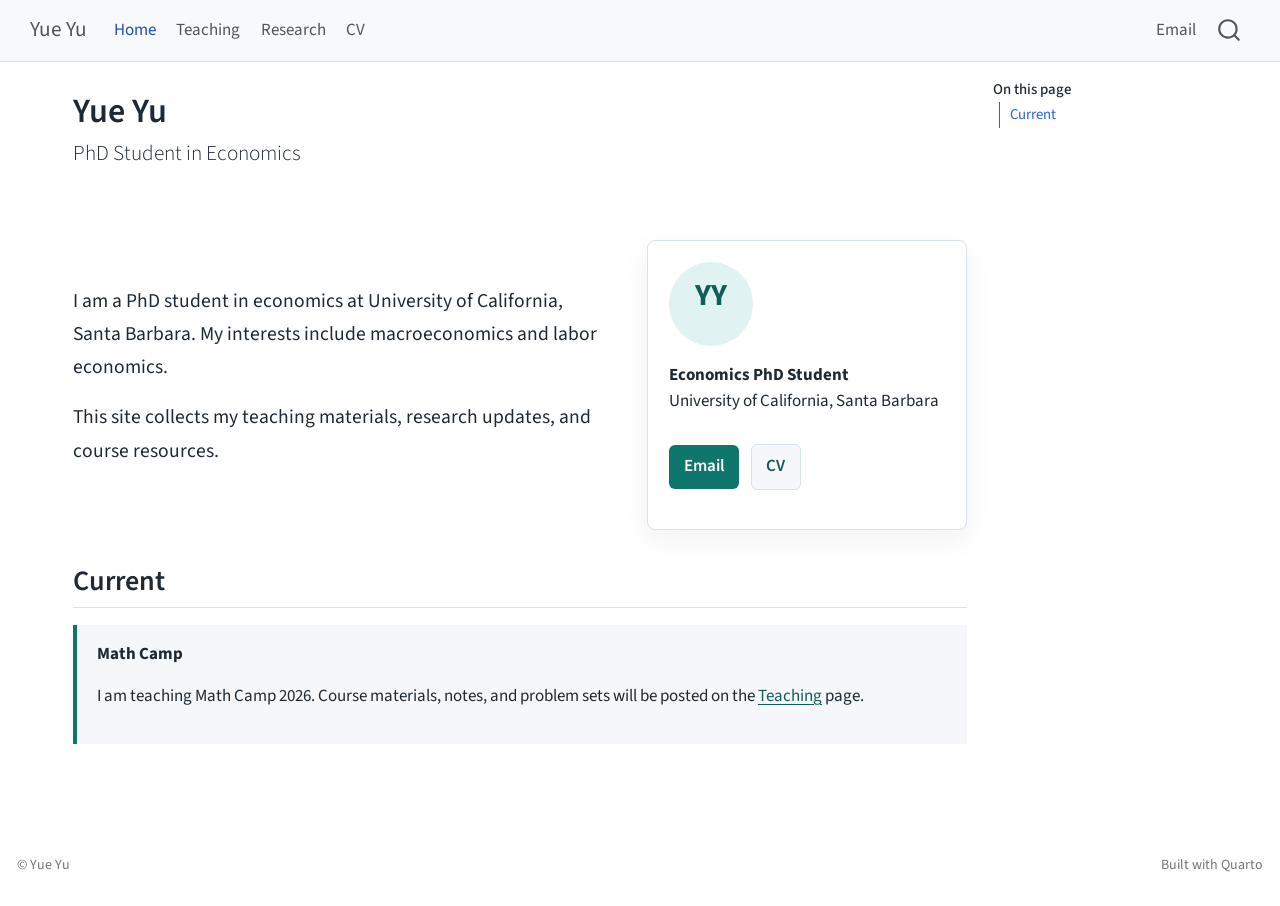
==== docs/index.html @ 1b6b4083 "Initial personal website" ====
<!DOCTYPE html>
<html xmlns="http://www.w3.org/1999/xhtml" lang="en" xml:lang="en"><head>

<meta charset="utf-8">
<meta name="generator" content="quarto-1.9.38">

<meta name="viewport" content="width=device-width, initial-scale=1.0, user-scalable=yes">


<title>Yue Yu</title>
<style>
/* Default styles provided by pandoc.
** See https://pandoc.org/MANUAL.html#variables-for-html for config info.
*/
code{white-space: pre-wrap;}
span.smallcaps{font-variant: small-caps;}
div.columns{display: flex; gap: min(4vw, 1.5em);}
div.column{flex: auto; overflow-x: auto;}
div.hanging-indent{margin-left: 1.5em; text-indent: -1.5em;}
ul.task-list{list-style: none;}
ul.task-list li input[type="checkbox"] {
  width: 0.8em;
  margin: 0 0.8em 0.2em -1em; /* quarto-specific, see https://github.com/quarto-dev/quarto-cli/issues/4556 */ 
  vertical-align: middle;
}
</style>


<script src="site_libs/quarto-nav/quarto-nav.js"></script>
<script src="site_libs/quarto-nav/headroom.min.js"></script>
<script src="site_libs/clipboard/clipboard.min.js"></script>
<script src="site_libs/quarto-search/autocomplete.umd.js"></script>
<script src="site_libs/quarto-search/fuse.min.js"></script>
<script src="site_libs/quarto-search/quarto-search.js"></script>
<meta name="quarto:offset" content="./">
<script src="site_libs/quarto-html/quarto.js" type="module"></script>
<script src="site_libs/quarto-html/tabsets/tabsets.js" type="module"></script>
<script src="site_libs/quarto-html/popper.min.js"></script>
<script src="site_libs/quarto-html/tippy.umd.min.js"></script>
<script src="site_libs/quarto-html/anchor.min.js"></script>
<link href="site_libs/quarto-html/tippy.css" rel="stylesheet">
<link href="site_libs/quarto-html/quarto-syntax-highlighting-15634bcf2e68342d4ad2dfa704d543f6.css" rel="stylesheet" id="quarto-text-highlighting-styles">
<script src="site_libs/bootstrap/bootstrap.min.js"></script>
<link href="site_libs/bootstrap/bootstrap-icons.css" rel="stylesheet">
<link href="site_libs/bootstrap/bootstrap-158031087360bce0ff56dc785ce39e06.min.css" rel="stylesheet" append-hash="true" id="quarto-bootstrap" data-mode="light">
<script id="quarto-search-options" type="application/json">{
  "location": "navbar",
  "copy-button": false,
  "collapse-after": 3,
  "panel-placement": "end",
  "type": "overlay",
  "limit": 50,
  "keyboard-shortcut": [
    "f",
    "/",
    "s"
  ],
  "show-item-context": false,
  "language": {
    "search-no-results-text": "No results",
    "search-matching-documents-text": "matching documents",
    "search-copy-link-title": "Copy link to search",
    "search-hide-matches-text": "Hide additional matches",
    "search-more-match-text": "more match in this document",
    "search-more-matches-text": "more matches in this document",
    "search-clear-button-title": "Clear",
    "search-text-placeholder": "",
    "search-detached-cancel-button-title": "Cancel",
    "search-submit-button-title": "Submit",
    "search-label": "Search"
  }
}</script>


<link rel="stylesheet" href="styles.css">
</head>

<body class="nav-fixed quarto-light">

<div id="quarto-search-results"></div>
  <header id="quarto-header" class="headroom fixed-top">
    <nav class="navbar navbar-expand-lg " data-bs-theme="dark">
      <div class="navbar-container container-fluid">
      <div class="navbar-brand-container mx-auto">
    <a class="navbar-brand" href="./index.html">
    <span class="navbar-title">Yue Yu</span>
    </a>
  </div>
            <div id="quarto-search" class="" title="Search"></div>
          <button class="navbar-toggler" type="button" data-bs-toggle="collapse" data-bs-target="#navbarCollapse" aria-controls="navbarCollapse" role="menu" aria-expanded="false" aria-label="Toggle navigation" onclick="if (window.quartoToggleHeadroom) { window.quartoToggleHeadroom(); }">
  <span class="navbar-toggler-icon"></span>
</button>
          <div class="collapse navbar-collapse" id="navbarCollapse">
            <ul class="navbar-nav navbar-nav-scroll me-auto">
  <li class="nav-item">
    <a class="nav-link active" href="./index.html" aria-current="page"> 
<span class="menu-text">Home</span></a>
  </li>  
  <li class="nav-item">
    <a class="nav-link" href="./teaching.html"> 
<span class="menu-text">Teaching</span></a>
  </li>  
  <li class="nav-item">
    <a class="nav-link" href="./research.html"> 
<span class="menu-text">Research</span></a>
  </li>  
  <li class="nav-item">
    <a class="nav-link" href="./cv.html"> 
<span class="menu-text">CV</span></a>
  </li>  
</ul>
            <ul class="navbar-nav navbar-nav-scroll ms-auto">
  <li class="nav-item">
    <a class="nav-link" href="mailto:yu78@ucsb.edu"> 
<span class="menu-text">Email</span></a>
  </li>  
</ul>
          </div> <!-- /navcollapse -->
            <div class="quarto-navbar-tools">
</div>
      </div> <!-- /container-fluid -->
    </nav>
</header>
<!-- content -->
<div id="quarto-content" class="quarto-container page-columns page-rows-contents page-layout-full page-navbar">
<!-- sidebar -->
<!-- margin-sidebar -->
    <div id="quarto-margin-sidebar" class="sidebar margin-sidebar">
        <nav id="TOC" role="doc-toc" class="toc-active">
    <h2 id="toc-title">On this page</h2>
   
  <ul>
  <li><a href="#current" id="toc-current" class="nav-link active" data-scroll-target="#current">Current</a></li>
  </ul>
</nav>
    </div>
<!-- main -->
<main class="content column-page-left" id="quarto-document-content">

<header id="title-block-header" class="quarto-title-block default">
<div class="quarto-title">
<h1 class="title">Yue Yu</h1>
<p class="subtitle lead">PhD Student in Economics</p>
</div>



<div class="quarto-title-meta column-page-left">

    
  
    
  </div>
  


</header>


<div class="hero">
<div class="hero-copy">
<p>I am a PhD student in economics at University of California, Santa Barbara. My interests include macroeconomics and labor economics.</p>
<p>This site collects my teaching materials, research updates, and course resources.</p>
</div>
<div class="hero-card">
<div class="initials">
<p>YY</p>
</div>
<p><strong>Economics PhD Student</strong><br>
University of California, Santa Barbara</p>
<p><a href="yu78@ucsb.edu" class="button">Email</a> <a href="./cv.html" class="button secondary">CV</a></p>
</div>
</div>
<section id="current" class="level2">
<h2 class="anchored" data-anchor-id="current">Current</h2>
<div class="notice">
<p><strong>Math Camp</strong></p>
<p>I am teaching Math Camp 2026. Course materials, notes, and problem sets will be posted on the <a href="./teaching.html#math-camp-2026">Teaching</a> page.</p>
</div>


</section>

</main> <!-- /main -->
<script id="quarto-html-after-body" type="application/javascript">
  window.document.addEventListener("DOMContentLoaded", function (event) {
    const icon = "";
    const anchorJS = new window.AnchorJS();
    anchorJS.options = {
      placement: 'right',
      icon: icon
    };
    anchorJS.add('.anchored');
    const isCodeAnnotation = (el) => {
      for (const clz of el.classList) {
        if (clz.startsWith('code-annotation-')) {                     
          return true;
        }
      }
      return false;
    }
    const onCopySuccess = function(e) {
      // button target
      const button = e.trigger;
      // don't keep focus
      button.blur();
      // flash "checked"
      button.classList.add('code-copy-button-checked');
      var currentTitle = button.getAttribute("title");
      button.setAttribute("title", "Copied!");
      let tooltip;
      if (window.bootstrap) {
        button.setAttribute("data-bs-toggle", "tooltip");
        button.setAttribute("data-bs-placement", "left");
        button.setAttribute("data-bs-title", "Copied!");
        tooltip = new bootstrap.Tooltip(button, 
          { trigger: "manual", 
            customClass: "code-copy-button-tooltip",
            offset: [0, -8]});
        tooltip.show();    
      }
      setTimeout(function() {
        if (tooltip) {
          tooltip.hide();
          button.removeAttribute("data-bs-title");
          button.removeAttribute("data-bs-toggle");
          button.removeAttribute("data-bs-placement");
        }
        button.setAttribute("title", currentTitle);
        button.classList.remove('code-copy-button-checked');
      }, 1000);
      // clear code selection
      e.clearSelection();
    }
    const getTextToCopy = function(trigger) {
      const outerScaffold = trigger.parentElement.cloneNode(true);
      const codeEl = outerScaffold.querySelector('code');
      for (const childEl of codeEl.children) {
        if (isCodeAnnotation(childEl)) {
          childEl.remove();
        }
      }
      return codeEl.innerText;
    }
    const clipboard = new window.ClipboardJS('.code-copy-button:not([data-in-quarto-modal])', {
      text: getTextToCopy
    });
    clipboard.on('success', onCopySuccess);
    if (window.document.getElementById('quarto-embedded-source-code-modal')) {
      const clipboardModal = new window.ClipboardJS('.code-copy-button[data-in-quarto-modal]', {
        text: getTextToCopy,
        container: window.document.getElementById('quarto-embedded-source-code-modal')
      });
      clipboardModal.on('success', onCopySuccess);
    }
      var localhostRegex = new RegExp(/^(?:http|https):\/\/localhost\:?[0-9]*\//);
      var mailtoRegex = new RegExp(/^mailto:/);
        var filterRegex = new RegExp('/' + window.location.host + '/');
      var isInternal = (href) => {
          return filterRegex.test(href) || localhostRegex.test(href) || mailtoRegex.test(href);
      }
      // Inspect non-navigation links and adorn them if external
     var links = window.document.querySelectorAll('a[href]:not(.nav-link):not(.navbar-brand):not(.toc-action):not(.sidebar-link):not(.sidebar-item-toggle):not(.pagination-link):not(.no-external):not([aria-hidden]):not(.dropdown-item):not(.quarto-navigation-tool):not(.about-link)');
      for (var i=0; i<links.length; i++) {
        const link = links[i];
        if (!isInternal(link.href)) {
          // undo the damage that might have been done by quarto-nav.js in the case of
          // links that we want to consider external
          if (link.dataset.originalHref !== undefined) {
            link.href = link.dataset.originalHref;
          }
        }
      }
    function tippyHover(el, contentFn, onTriggerFn, onUntriggerFn) {
      const config = {
        allowHTML: true,
        maxWidth: 500,
        delay: 100,
        arrow: false,
        appendTo: function(el) {
            return el.parentElement;
        },
        interactive: true,
        interactiveBorder: 10,
        theme: 'quarto',
        placement: 'bottom-start',
      };
      if (contentFn) {
        config.content = contentFn;
      }
      if (onTriggerFn) {
        config.onTrigger = onTriggerFn;
      }
      if (onUntriggerFn) {
        config.onUntrigger = onUntriggerFn;
      }
      window.tippy(el, config); 
    }
    const noterefs = window.document.querySelectorAll('a[role="doc-noteref"]');
    for (var i=0; i<noterefs.length; i++) {
      const ref = noterefs[i];
      tippyHover(ref, function() {
        // use id or data attribute instead here
        let href = ref.getAttribute('data-footnote-href') || ref.getAttribute('href');
        try { href = new URL(href).hash; } catch {}
        const id = href.replace(/^#\/?/, "");
        const note = window.document.getElementById(id);
        if (note) {
          return note.innerHTML;
        } else {
          return "";
        }
      });
    }
    const xrefs = window.document.querySelectorAll('a.quarto-xref');
    const processXRef = (id, note) => {
      // Strip column container classes
      const stripColumnClz = (el) => {
        el.classList.remove("page-full", "page-columns");
        if (el.children) {
          for (const child of el.children) {
            stripColumnClz(child);
          }
        }
      }
      stripColumnClz(note)
      if (id === null || id.startsWith('sec-')) {
        // Special case sections, only their first couple elements
        const container = document.createElement("div");
        if (note.children && note.children.length > 2) {
          container.appendChild(note.children[0].cloneNode(true));
          for (let i = 1; i < note.children.length; i++) {
            const child = note.children[i];
            if (child.tagName === "P" && child.innerText === "") {
              continue;
            } else {
              container.appendChild(child.cloneNode(true));
              break;
            }
          }
          if (window.Quarto?.typesetMath) {
            window.Quarto.typesetMath(container);
          }
          return container.innerHTML
        } else {
          if (window.Quarto?.typesetMath) {
            window.Quarto.typesetMath(note);
          }
          return note.innerHTML;
        }
      } else {
        // Remove any anchor links if they are present
        const anchorLink = note.querySelector('a.anchorjs-link');
        if (anchorLink) {
          anchorLink.remove();
        }
        if (window.Quarto?.typesetMath) {
          window.Quarto.typesetMath(note);
        }
        if (note.classList.contains("callout")) {
          return note.outerHTML;
        } else {
          return note.innerHTML;
        }
      }
    }
    for (var i=0; i<xrefs.length; i++) {
      const xref = xrefs[i];
      tippyHover(xref, undefined, function(instance) {
        instance.disable();
        let url = xref.getAttribute('href');
        let hash = undefined; 
        if (url.startsWith('#')) {
          hash = url;
        } else {
          try { hash = new URL(url).hash; } catch {}
        }
        if (hash) {
          const id = hash.replace(/^#\/?/, "");
          const note = window.document.getElementById(id);
          if (note !== null) {
            try {
              const html = processXRef(id, note.cloneNode(true));
              instance.setContent(html);
            } finally {
              instance.enable();
              instance.show();
            }
          } else {
            // See if we can fetch this
            fetch(url.split('#')[0])
            .then(res => res.text())
            .then(html => {
              const parser = new DOMParser();
              const htmlDoc = parser.parseFromString(html, "text/html");
              const note = htmlDoc.getElementById(id);
              if (note !== null) {
                const html = processXRef(id, note);
                instance.setContent(html);
              } 
            }).finally(() => {
              instance.enable();
              instance.show();
            });
          }
        } else {
          // See if we can fetch a full url (with no hash to target)
          // This is a special case and we should probably do some content thinning / targeting
          fetch(url)
          .then(res => res.text())
          .then(html => {
            const parser = new DOMParser();
            const htmlDoc = parser.parseFromString(html, "text/html");
            const note = htmlDoc.querySelector('main.content');
            if (note !== null) {
              // This should only happen for chapter cross references
              // (since there is no id in the URL)
              // remove the first header
              if (note.children.length > 0 && note.children[0].tagName === "HEADER") {
                note.children[0].remove();
              }
              const html = processXRef(null, note);
              instance.setContent(html);
            } 
          }).finally(() => {
            instance.enable();
            instance.show();
          });
        }
      }, function(instance) {
      });
    }
        let selectedAnnoteEl;
        const selectorForAnnotation = ( cell, annotation) => {
          let cellAttr = 'data-code-cell="' + cell + '"';
          let lineAttr = 'data-code-annotation="' +  annotation + '"';
          const selector = 'span[' + cellAttr + '][' + lineAttr + ']';
          return selector;
        }
        const selectCodeLines = (annoteEl) => {
          const doc = window.document;
          const targetCell = annoteEl.getAttribute("data-target-cell");
          const targetAnnotation = annoteEl.getAttribute("data-target-annotation");
          const annoteSpan = window.document.querySelector(selectorForAnnotation(targetCell, targetAnnotation));
          const lines = annoteSpan.getAttribute("data-code-lines").split(",");
          const lineIds = lines.map((line) => {
            return targetCell + "-" + line;
          })
          let top = null;
          let height = null;
          let parent = null;
          if (lineIds.length > 0) {
              //compute the position of the single el (top and bottom and make a div)
              const el = window.document.getElementById(lineIds[0]);
              top = el.offsetTop;
              height = el.offsetHeight;
              parent = el.parentElement.parentElement;
            if (lineIds.length > 1) {
              const lastEl = window.document.getElementById(lineIds[lineIds.length - 1]);
              const bottom = lastEl.offsetTop + lastEl.offsetHeight;
              height = bottom - top;
            }
            if (top !== null && height !== null && parent !== null) {
              // cook up a div (if necessary) and position it 
              let div = window.document.getElementById("code-annotation-line-highlight");
              if (div === null) {
                div = window.document.createElement("div");
                div.setAttribute("id", "code-annotation-line-highlight");
                div.style.position = 'absolute';
                parent.appendChild(div);
              }
              div.style.top = top - 2 + "px";
              div.style.height = height + 4 + "px";
              div.style.left = 0;
              let gutterDiv = window.document.getElementById("code-annotation-line-highlight-gutter");
              if (gutterDiv === null) {
                gutterDiv = window.document.createElement("div");
                gutterDiv.setAttribute("id", "code-annotation-line-highlight-gutter");
                gutterDiv.style.position = 'absolute';
                const codeCell = window.document.getElementById(targetCell);
                const gutter = codeCell.querySelector('.code-annotation-gutter');
                gutter.appendChild(gutterDiv);
              }
              gutterDiv.style.top = top - 2 + "px";
              gutterDiv.style.height = height + 4 + "px";
            }
            selectedAnnoteEl = annoteEl;
          }
        };
        const unselectCodeLines = () => {
          const elementsIds = ["code-annotation-line-highlight", "code-annotation-line-highlight-gutter"];
          elementsIds.forEach((elId) => {
            const div = window.document.getElementById(elId);
            if (div) {
              div.remove();
            }
          });
          selectedAnnoteEl = undefined;
        };
          // Handle positioning of the toggle
      window.addEventListener(
        "resize",
        throttle(() => {
          elRect = undefined;
          if (selectedAnnoteEl) {
            selectCodeLines(selectedAnnoteEl);
          }
        }, 10)
      );
      function throttle(fn, ms) {
      let throttle = false;
      let timer;
        return (...args) => {
          if(!throttle) { // first call gets through
              fn.apply(this, args);
              throttle = true;
          } else { // all the others get throttled
              if(timer) clearTimeout(timer); // cancel #2
              timer = setTimeout(() => {
                fn.apply(this, args);
                timer = throttle = false;
              }, ms);
          }
        };
      }
        // Attach click handler to the DT
        const annoteDls = window.document.querySelectorAll('dt[data-target-cell]');
        for (const annoteDlNode of annoteDls) {
          annoteDlNode.addEventListener('click', (event) => {
            const clickedEl = event.target;
            if (clickedEl !== selectedAnnoteEl) {
              unselectCodeLines();
              const activeEl = window.document.querySelector('dt[data-target-cell].code-annotation-active');
              if (activeEl) {
                activeEl.classList.remove('code-annotation-active');
              }
              selectCodeLines(clickedEl);
              clickedEl.classList.add('code-annotation-active');
            } else {
              // Unselect the line
              unselectCodeLines();
              clickedEl.classList.remove('code-annotation-active');
            }
          });
        }
    const findCites = (el) => {
      const parentEl = el.parentElement;
      if (parentEl) {
        const cites = parentEl.dataset.cites;
        if (cites) {
          return {
            el,
            cites: cites.split(' ')
          };
        } else {
          return findCites(el.parentElement)
        }
      } else {
        return undefined;
      }
    };
    var bibliorefs = window.document.querySelectorAll('a[role="doc-biblioref"]');
    for (var i=0; i<bibliorefs.length; i++) {
      const ref = bibliorefs[i];
      const citeInfo = findCites(ref);
      if (citeInfo) {
        tippyHover(citeInfo.el, function() {
          var popup = window.document.createElement('div');
          citeInfo.cites.forEach(function(cite) {
            var citeDiv = window.document.createElement('div');
            citeDiv.classList.add('hanging-indent');
            citeDiv.classList.add('csl-entry');
            var biblioDiv = window.document.getElementById('ref-' + cite);
            if (biblioDiv) {
              citeDiv.innerHTML = biblioDiv.innerHTML;
            }
            popup.appendChild(citeDiv);
          });
          return popup.innerHTML;
        });
      }
    }
  });
  </script>
</div> <!-- /content -->
<footer class="footer">
  <div class="nav-footer">
    <div class="nav-footer-left">
<p>© Yue Yu</p>
</div>   
    <div class="nav-footer-center">
      &nbsp;
    </div>
    <div class="nav-footer-right">
<p>Built with Quarto</p>
</div>
  </div>
</footer>




</body></html>
---- docs/site_libs/quarto-html/tippy.css ----
.tippy-box[data-animation=fade][data-state=hidden]{opacity:0}[data-tippy-root]{max-width:calc(100vw - 10px)}.tippy-box{position:relative;background-color:#333;color:#fff;border-radius:4px;font-size:14px;line-height:1.4;white-space:normal;outline:0;transition-property:transform,visibility,opacity}.tippy-box[data-placement^=top]>.tippy-arrow{bottom:0}.tippy-box[data-placement^=top]>.tippy-arrow:before{bottom:-7px;left:0;border-width:8px 8px 0;border-top-color:initial;transform-origin:center top}.tippy-box[data-placement^=bottom]>.tippy-arrow{top:0}.tippy-box[data-placement^=bottom]>.tippy-arrow:before{top:-7px;left:0;border-width:0 8px 8px;border-bottom-color:initial;transform-origin:center bottom}.tippy-box[data-placement^=left]>.tippy-arrow{right:0}.tippy-box[data-placement^=left]>.tippy-arrow:before{border-width:8px 0 8px 8px;border-left-color:initial;right:-7px;transform-origin:center left}.tippy-box[data-placement^=right]>.tippy-arrow{left:0}.tippy-box[data-placement^=right]>.tippy-arrow:before{left:-7px;border-width:8px 8px 8px 0;border-right-color:initial;transform-origin:center right}.tippy-box[data-inertia][data-state=visible]{transition-timing-function:cubic-bezier(.54,1.5,.38,1.11)}.tippy-arrow{width:16px;height:16px;color:#333}.tippy-arrow:before{content:"";position:absolute;border-color:transparent;border-style:solid}.tippy-content{position:relative;padding:5px 9px;z-index:1}
---- docs/site_libs/quarto-html/quarto-syntax-highlighting-15634bcf2e68342d4ad2dfa704d543f6.css ----
/* quarto syntax highlight colors */
:root {
  --quarto-hl-ot-color: #003B4F;
  --quarto-hl-at-color: #657422;
  --quarto-hl-ss-color: #20794D;
  --quarto-hl-an-color: #5E5E5E;
  --quarto-hl-fu-color: #4758AB;
  --quarto-hl-st-color: #20794D;
  --quarto-hl-cf-color: #003B4F;
  --quarto-hl-op-color: #5E5E5E;
  --quarto-hl-er-color: #AD0000;
  --quarto-hl-bn-color: #AD0000;
  --quarto-hl-al-color: #AD0000;
  --quarto-hl-va-color: #111111;
  --quarto-hl-bu-color: inherit;
  --quarto-hl-ex-color: inherit;
  --quarto-hl-pp-color: #AD0000;
  --quarto-hl-in-color: #5E5E5E;
  --quarto-hl-vs-color: #20794D;
  --quarto-hl-wa-color: #5E5E5E;
  --quarto-hl-do-color: #5E5E5E;
  --quarto-hl-im-color: #00769E;
  --quarto-hl-ch-color: #20794D;
  --quarto-hl-dt-color: #AD0000;
  --quarto-hl-fl-color: #AD0000;
  --quarto-hl-co-color: #5E5E5E;
  --quarto-hl-cv-color: #5E5E5E;
  --quarto-hl-cn-color: #8f5902;
  --quarto-hl-sc-color: #5E5E5E;
  --quarto-hl-dv-color: #AD0000;
  --quarto-hl-kw-color: #003B4F;
}

/* other quarto variables */
:root {
  --quarto-font-monospace: SFMono-Regular, Menlo, Monaco, Consolas, "Liberation Mono", "Courier New", monospace;
}

/* syntax highlight based on Pandoc's rules */
pre > code.sourceCode > span {
  color: #003B4F;
}

code.sourceCode > span {
  color: #003B4F;
}

div.sourceCode,
div.sourceCode pre.sourceCode {
  color: #003B4F;
}

/* Normal */
code span {
  color: #003B4F;
}

/* Alert */
code span.al {
  color: #AD0000;
  font-style: inherit;
}

/* Annotation */
code span.an {
  color: #5E5E5E;
  font-style: inherit;
}

/* Attribute */
code span.at {
  color: #657422;
  font-style: inherit;
}

/* BaseN */
code span.bn {
  color: #AD0000;
  font-style: inherit;
}

/* BuiltIn */
code span.bu {
  font-style: inherit;
}

/* ControlFlow */
code span.cf {
  color: #003B4F;
  font-weight: bold;
  font-style: inherit;
}

/* Char */
code span.ch {
  color: #20794D;
  font-style: inherit;
}

/* Constant */
code span.cn {
  color: #8f5902;
  font-style: inherit;
}

/* Comment */
code span.co {
  color: #5E5E5E;
  font-style: inherit;
}

/* CommentVar */
code span.cv {
  color: #5E5E5E;
  font-style: italic;
}

/* Documentation */
code span.do {
  color: #5E5E5E;
  font-style: italic;
}

/* DataType */
code span.dt {
  color: #AD0000;
  font-style: inherit;
}

/* DecVal */
code span.dv {
  color: #AD0000;
  font-style: inherit;
}

/* Error */
code span.er {
  color: #AD0000;
  font-style: inherit;
}

/* Extension */
code span.ex {
  font-style: inherit;
}

/* Float */
code span.fl {
  color: #AD0000;
  font-style: inherit;
}

/* Function */
code span.fu {
  color: #4758AB;
  font-style: inherit;
}

/* Import */
code span.im {
  color: #00769E;
  font-style: inherit;
}

/* Information */
code span.in {
  color: #5E5E5E;
  font-style: inherit;
}

/* Keyword */
code span.kw {
  color: #003B4F;
  font-weight: bold;
  font-style: inherit;
}

/* Operator */
code span.op {
  color: #5E5E5E;
  font-style: inherit;
}

/* Other */
code span.ot {
  color: #003B4F;
  font-style: inherit;
}

/* Preprocessor */
code span.pp {
  color: #AD0000;
  font-style: inherit;
}

/* SpecialChar */
code span.sc {
  color: #5E5E5E;
  font-style: inherit;
}

/* SpecialString */
code span.ss {
  color: #20794D;
  font-style: inherit;
}

/* String */
code span.st {
  color: #20794D;
  font-style: inherit;
}

/* Variable */
code span.va {
  color: #111111;
  font-style: inherit;
}

/* VerbatimString */
code span.vs {
  color: #20794D;
  font-style: inherit;
}

/* Warning */
code span.wa {
  color: #5E5E5E;
  font-style: italic;
}

.prevent-inlining {
  content: "</";
}

/*# sourceMappingURL=f23921c56f73e400b49028c9186a1aa0.css.map */
---- docs/styles.css ----
:root {
  --ink: #1f2933;
  --muted: #667085;
  --line: #d9e2ec;
  --accent: #0f766e;
  --accent-dark: #115e59;
  --soft: #f5f7fa;
  --paper: #ffffff;
}

body {
  color: var(--ink);
}

a {
  color: var(--accent-dark);
}

.navbar {
  border-bottom: 1px solid var(--line);
}

.hero {
  display: grid;
  grid-template-columns: minmax(0, 1fr) 320px;
  gap: 2rem;
  align-items: center;
  padding: 2.5rem 0 2rem;
}

.hero-copy {
  font-size: 1.15rem;
  line-height: 1.7;
  color: var(--ink);
}

.hero-card {
  border: 1px solid var(--line);
  border-radius: 8px;
  padding: 1.25rem;
  background: var(--paper);
  box-shadow: 0 10px 30px rgba(31, 41, 51, 0.06);
}

.initials {
  display: grid;
  place-items: center;
  width: 84px;
  height: 84px;
  margin-bottom: 1rem;
  border-radius: 50%;
  background: #e0f2f1;
  color: var(--accent-dark);
  font-size: 1.8rem;
  font-weight: 700;
  letter-spacing: 0;
}

.button {
  display: inline-block;
  margin-top: 0.75rem;
  margin-right: 0.5rem;
  padding: 0.55rem 0.85rem;
  border-radius: 6px;
  background: var(--accent);
  color: #ffffff;
  text-decoration: none;
  font-weight: 600;
}

.button:hover {
  background: var(--accent-dark);
  color: #ffffff;
}

.button.secondary {
  background: var(--soft);
  color: var(--accent-dark);
  border: 1px solid var(--line);
}

.notice {
  border-left: 4px solid var(--accent);
  background: var(--soft);
  padding: 1rem 1.2rem;
  margin: 1rem 0 1.5rem;
}

.link-grid {
  display: grid;
  grid-template-columns: repeat(3, minmax(0, 1fr));
  gap: 1rem;
  margin-top: 1rem;
}

.link-card,
.paper {
  border: 1px solid var(--line);
  border-radius: 8px;
  padding: 1rem;
  background: var(--paper);
}

.link-card h3 {
  margin-top: 0;
}

table {
  width: 100%;
}

@media (max-width: 800px) {
  .hero,
  .link-grid {
    grid-template-columns: 1fr;
  }

  .hero {
    padding-top: 1rem;
  }
}
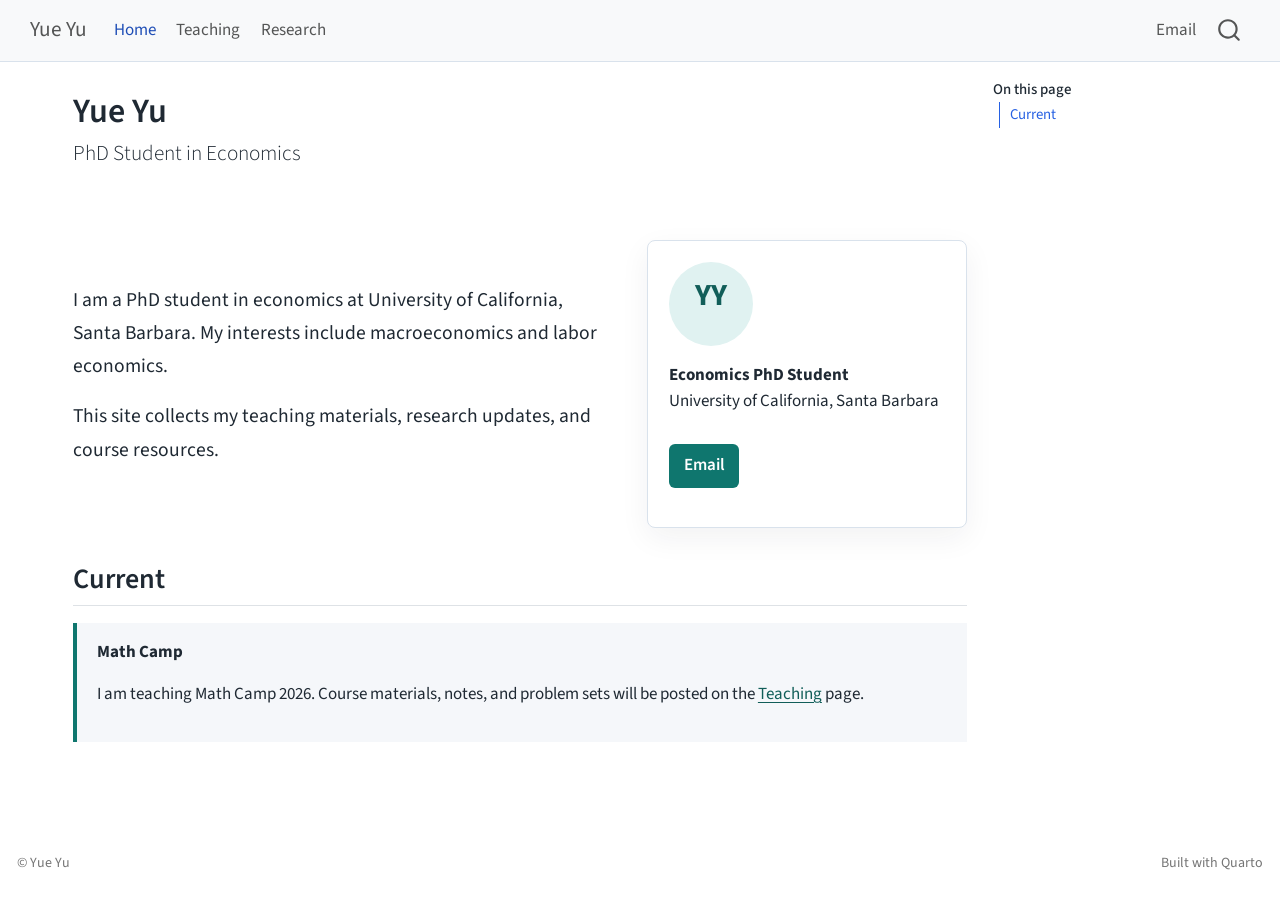
==== commit c7affad2: "Remove CV page from site" ====
--- a/docs/index.html
+++ b/docs/index.html
@@ -104,10 +104,6 @@
     <a class="nav-link" href="./research.html"> 
 <span class="menu-text">Research</span></a>
   </li>  
-  <li class="nav-item">
-    <a class="nav-link" href="./cv.html"> 
-<span class="menu-text">CV</span></a>
-  </li>  
 </ul>
             <ul class="navbar-nav navbar-nav-scroll ms-auto">
   <li class="nav-item">
@@ -168,7 +164,7 @@
 </div>
 <p><strong>Economics PhD Student</strong><br>
 University of California, Santa Barbara</p>
-<p><a href="yu78@ucsb.edu" class="button">Email</a> <a href="./cv.html" class="button secondary">CV</a></p>
+<p><a href="mailto:yu78@ucsb.edu" class="button">Email</a></p>
 </div>
 </div>
 <section id="current" class="level2">
